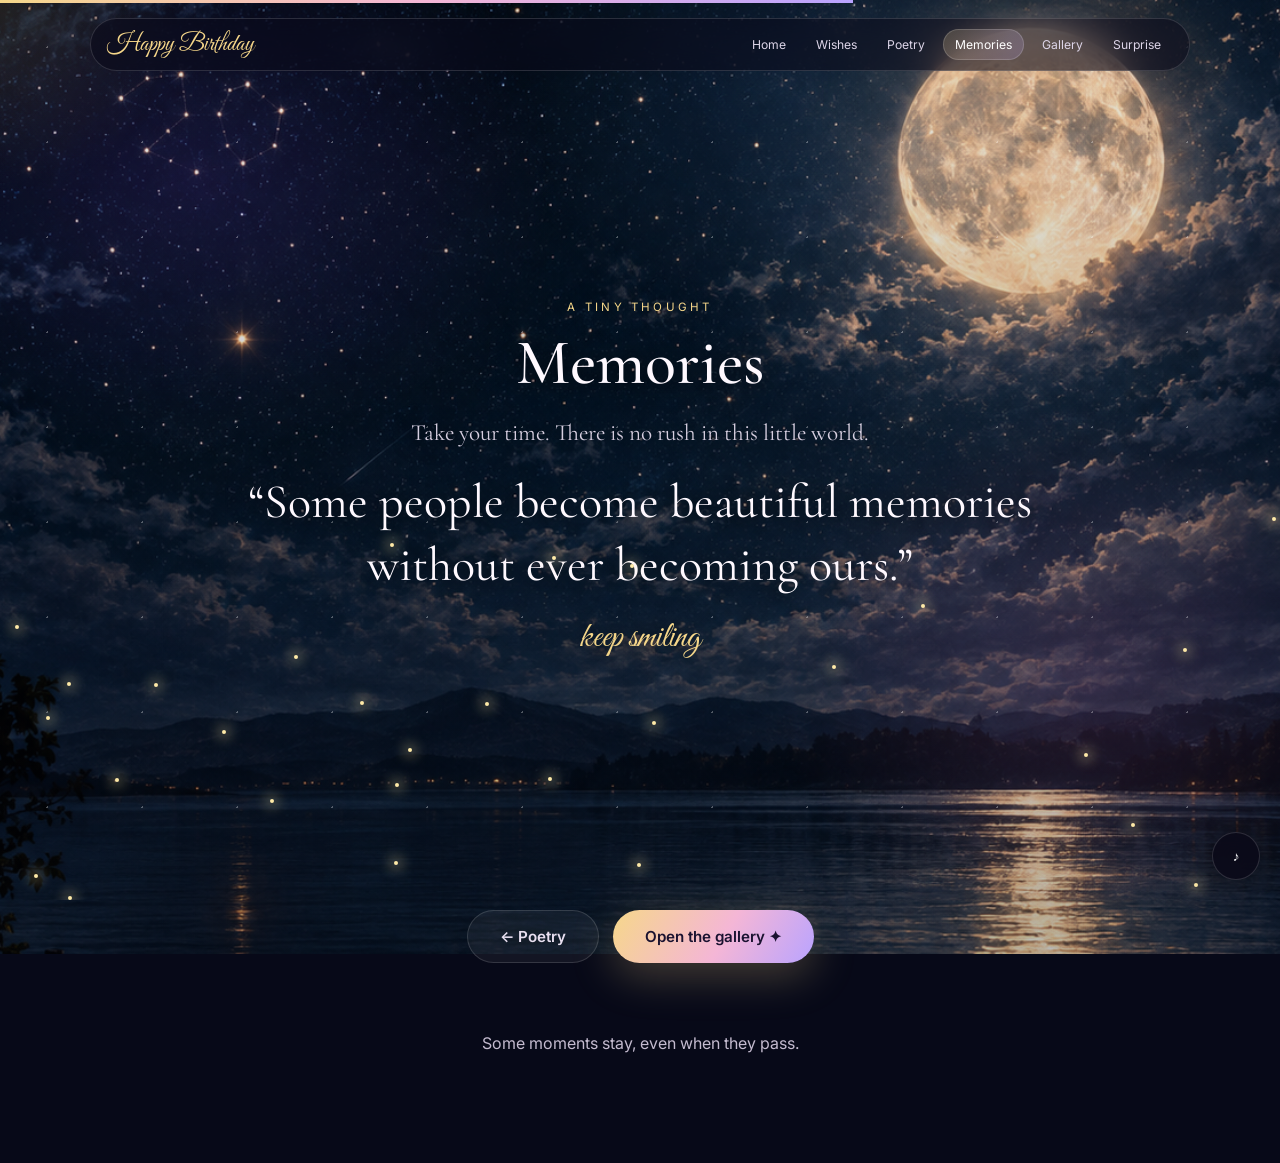
==== memories.html @ bfd5820c "Initial commit" ====
<!DOCTYPE html><html lang="en"><head><meta charset="utf-8"/><meta name="viewport" content="width=device-width,initial-scale=1.0,viewport-fit=cover"/><title>Memories</title><link rel="preconnect" href="https://fonts.googleapis.com"/><link rel="preconnect" href="https://fonts.gstatic.com" crossorigin/><link href="https://fonts.googleapis.com/css2?family=Cormorant+Garamond:wght@400;500;600;700&family=Great+Vibes&family=Inter:wght@300;400;500;600&display=swap" rel="stylesheet"/><link rel="stylesheet" href="style.css"/></head><body class="page-memories"><main id="app">

<section class="top"><div class="wrap center reveal"><div class="eyebrow">A tiny thought</div><h2>Memories</h2><p class="lead">Take your time. There is no rush in this little world.</p></div>
<div class="wrap center reveal"><div class="quote">“Some people become beautiful memories without ever becoming ours.”</div></div>
<div class="wrap center reveal"><div class="signature">keep smiling</div></div></section>
<footer>Some moments stay, even when they pass.</footer>
</main><script src="script.js"></script></body></html>
---- style.css ----
:root {
  --gold: #f6d78a;
  --rose: #f4b6d6;
  --lav: #b9a3ff;
  --text: #fff9ff;
  --muted: #d7cfe0;
  --line: rgba(255, 255, 255, 0.14);
}
* {
  box-sizing: border-box;
}
html {
  scroll-behavior: smooth;
}
body {
  margin: 0;
  background: #070918;
  color: var(--text);
  font-family: Inter, sans-serif;
  overflow-x: hidden;
  min-height: 100vh;
}
body:before {
  content: "";
  position: fixed;
  inset: 0;
  z-index: -1;
  pointer-events: none;
  opacity: 0.3;
  background-image: radial-gradient(#fff 1px, transparent 1px);
  background-size: 95px 95px;
  animation: stars 40s linear infinite;
}
@keyframes stars {
  to {
    background-position: 95px 95px;
  }
}
a {
  text-decoration: none;
  color: inherit;
}
#bg {
  position: fixed;
  inset: -6%;
  z-index: -3;
  pointer-events: none;
  background: radial-gradient(circle at 50% 15%, #2b1e54, #0b0a20 45%, #050611);
  background-size: cover;
  background-position: center;
  transition: opacity 1s;
}
.aurora {
  position: fixed;
  inset: 0;
  z-index: -2;
  pointer-events: none;
  background: radial-gradient(
      40vmax 30vmax at 15% 20%,
      #6a3fd055,
      transparent 70%
    ),
    radial-gradient(35vmax 30vmax at 85% 75%, #d9509a44, transparent 70%),
    radial-gradient(30vmax 25vmax at 60% 8%, #3f7fd033, transparent 70%);
  animation: drift 22s ease-in-out infinite alternate;
}
@keyframes drift {
  to {
    transform: translate3d(-3%, 2%, 0) scale(1.08);
  }
}
body.page-poetry #bg {
  background-image: linear-gradient(
      rgba(4, 7, 18, 0.3),
      rgba(4, 7, 18, 0.55) 55%,
      rgba(4, 7, 18, 0.92)
    ),
    url(poetry-bg.png);
  background-position: center 20%;
  animation: kb 30s ease-in-out infinite alternate;
}
body.page-gallery #bg {
  background-image: linear-gradient(rgba(7, 9, 24, 0.55), rgba(7, 9, 24, 0.75)),
    url(gallery-bg.png);
  filter: blur(26px) saturate(1.1);
}
body.page-poetry .aurora,
body.page-gallery .aurora {
  opacity: 0.4;
}
@keyframes kb {
  to {
    transform: scale(1.07) translate(-1%, 1%);
  }
}
.glow {
  position: fixed;
  left: 0;
  top: 0;
  width: 420px;
  height: 420px;
  margin: -210px 0 0 -210px;
  z-index: -1;
  pointer-events: none;
  background: radial-gradient(circle, #f6d78a1f, transparent 65%);
  transition: transform 0.25s ease-out;
}
.progress {
  position: fixed;
  top: 0;
  left: 0;
  right: 0;
  height: 3px;
  z-index: 60;
}
.progress i {
  display: block;
  height: 100%;
  width: 0;
  background: linear-gradient(90deg, var(--gold), var(--rose), var(--lav));
  transition: width 0.9s ease;
}
.nav {
  position: fixed;
  top: 18px;
  left: 50%;
  transform: translateX(-50%);
  z-index: 20;
  width: min(94%, 1100px);
  display: flex;
  justify-content: space-between;
  align-items: center;
  padding: 10px 16px;
  border: 1px solid var(--line);
  background: #0a0a1a8c;
  backdrop-filter: blur(16px);
  -webkit-backdrop-filter: blur(16px);
  border-radius: 999px;
}
.brand {
  font-family: "Great Vibes";
  font-size: 1.5rem;
  color: var(--gold);
}
.links {
  display: flex;
  gap: 6px;
}
.links a {
  font-size: 0.76rem;
  padding: 8px 12px;
  border-radius: 20px;
  color: #ddd5e8;
  transition: 0.3s;
}
.links a:hover {
  background: #ffffff14;
  color: #fff;
}
.links a.active {
  background: linear-gradient(120deg, #f6d78a33, #b9a3ff33);
  color: #fff;
  box-shadow: inset 0 0 0 1px #ffffff2a;
}
.step {
  display: none;
  font-size: 0.78rem;
  color: var(--muted);
  letter-spacing: 0.1em;
}
.eyebrow {
  letter-spacing: 0.28em;
  text-transform: uppercase;
  font-size: 0.72rem;
  color: var(--gold);
  margin-bottom: 14px;
}
h1 {
  font-family: "Great Vibes";
  font-size: clamp(4rem, 11vw, 8rem);
  font-weight: 400;
  line-height: 0.95;
  margin: 0 0 18px;
  background: linear-gradient(180deg, #fff 30%, #f6d78a 80%, #f4b6d6);
  -webkit-background-clip: text;
  background-clip: text;
  color: transparent;
  filter: drop-shadow(0 10px 40px #000a);
  padding-bottom: 0.1em;
}
h2 {
  font-family: "Cormorant Garamond";
  font-size: clamp(2.4rem, 5vw, 4.4rem);
  font-weight: 500;
  margin: 0 0 18px;
  line-height: 1.1;
}
.lead {
  max-width: 650px;
  margin: auto;
  color: var(--muted);
  font-family: "Cormorant Garamond";
  font-size: 1.45rem;
  line-height: 1.5;
}
.panel {
  max-width: 740px;
  padding: 36px 34px;
  border-radius: 28px;
  background: #ffffff0d;
  border: 1px solid var(--line);
  backdrop-filter: blur(14px);
  -webkit-backdrop-filter: blur(14px);
  box-shadow: 0 30px 80px #0006;
  font-size: 1.32rem;
  color: #efe7f5;
}
.btn,
.nx,
.bk,
.reveal-btn,
.open-btn {
  cursor: pointer;
  font: inherit;
}
.btn {
  display: inline-flex;
  margin-top: 28px;
  padding: 14px 24px;
  border: 1px solid #ffffff33;
  border-radius: 999px;
  background: #ffffff12;
  backdrop-filter: blur(8px);
  color: #fff;
  transition: 0.35s;
}
.btn:hover {
  background: #ffffff22;
  transform: translateY(-2px);
  box-shadow: 0 10px 40px #f6d78a2e;
}
section {
  padding: 100px 7%;
  position: relative;
}
section.top {
  padding-top: 160px;
}
.wrap {
  max-width: 1100px;
  margin: auto;
}
.center {
  text-align: center;
}
.hero {
  min-height: 100vh;
  display: grid;
  place-items: center;
  text-align: center;
  padding: 110px 22px 70px;
  position: relative;
}
.moon {
  position: absolute;
  width: 220px;
  height: 220px;
  border-radius: 50%;
  right: 10%;
  top: 16%;
  background: radial-gradient(circle at 35% 30%, #fff, #f8ebc7 48%, #cbb6ce);
  box-shadow: 0 0 70px #ffe8c266, 0 0 170px #d4a8e22c;
  animation: float 9s ease-in-out infinite;
}
@keyframes float {
  50% {
    transform: translateY(-16px);
  }
}
.star {
  position: absolute;
  left: 13%;
  top: 28%;
  width: 7px;
  height: 7px;
  border-radius: 50%;
  background: #fff4b5;
  box-shadow: 0 0 18px 5px #fff1aa;
  animation: twinkle 2.8s infinite;
}
@keyframes twinkle {
  50% {
    opacity: 0.35;
    transform: scale(0.65);
  }
}
.quote {
  font-family: "Cormorant Garamond";
  font-size: clamp(1.8rem, 4vw, 3rem);
  line-height: 1.3;
  text-align: center;
  max-width: 850px;
  margin: 20px auto;
}
.glass-q {
  font-size: clamp(1.4rem, 3vw, 2.1rem);
  padding: 34px 30px;
  border-radius: 28px;
  background: #05071a80;
  border: 1px solid var(--line);
  backdrop-filter: blur(10px);
  -webkit-backdrop-filter: blur(10px);
  margin: 26px auto;
}
.fairy-title span {
  display: inline-block;
  animation: float 4s ease-in-out infinite;
}
.signature {
  font-family: "Great Vibes";
  font-size: 2.2rem;
  color: var(--gold);
}
.cards {
  display: grid;
  grid-template-columns: repeat(auto-fit, minmax(250px, 1fr));
  gap: 20px;
  margin-top: 40px;
}
.card {
  padding: 30px;
  border: 1px solid var(--line);
  background: linear-gradient(150deg, #ffffff14, #ffffff05);
  border-radius: 24px;
  backdrop-filter: blur(12px);
  min-height: 190px;
  transition: transform 0.5s, box-shadow 0.5s, border-color 0.5s;
}
.card:hover {
  transform: translateY(-6px) !important;
  border-color: #f6d78a66;
  box-shadow: 0 24px 60px #0006, 0 0 40px #f6d78a1a;
}
.card p {
  color: var(--muted);
  line-height: 1.75;
}
.card h3 {
  font-family: "Cormorant Garamond";
  font-size: 1.7rem;
  margin-top: 0;
  color: #fff2cf;
}
.frame {
  margin: 44px auto;
  max-width: 520px;
  border-radius: 28px;
  overflow: hidden;
  border: 1px solid #ffffff33;
  box-shadow: 0 40px 100px #000a, 0 0 80px #f6d78a1f;
  position: relative;
  background: #111;
}
.frame.wide {
  max-width: 760px;
}
.frame img {
  display: block;
  width: 100%;
  height: auto;
}
.frame:after {
  content: "";
  position: absolute;
  inset: 0;
  background: linear-gradient(
    115deg,
    transparent 40%,
    #ffffff1c 50%,
    transparent 60%
  );
  transform: translateX(-100%);
  animation: shine 7s 1.5s infinite;
  pointer-events: none;
}
@keyframes shine {
  40%,
  100% {
    transform: translateX(100%);
  }
}
.frame figcaption {
  position: absolute;
  right: 18px;
  top: 14px;
  font-size: 0.7rem;
  letter-spacing: 0.2em;
  color: #fff9;
  text-shadow: 0 1px 8px #000;
}
footer {
  text-align: center;
  padding: 70px 20px 110px;
  color: #c4bbcf;
}
.footer-heart {
  font-size: 2rem;
  color: #f2b9d8;
}
.reveal {
  opacity: 0;
  transform: translateY(22px);
  transition: opacity 1s, transform 1s;
}
.reveal.show {
  opacity: 1;
  transform: none;
}
.cards .card:nth-child(3n + 2) {
  transition-delay: 0.12s;
}
.cards .card:nth-child(3n) {
  transition-delay: 0.24s;
}
#app {
  opacity: 0;
}
#app.in {
  animation: pageIn 0.9s ease both;
}
body.leaving #app {
  opacity: 0;
  transform: translateY(-12px) scale(0.99);
  transition: 0.45s;
}
@keyframes pageIn {
  from {
    opacity: 0;
    transform: translateY(14px);
  }
  to {
    opacity: 1;
    transform: none;
  }
}
#fireflies {
  position: fixed;
  inset: 0;
  pointer-events: none;
  z-index: 2;
  overflow: hidden;
}
.firefly {
  position: absolute;
  width: 4px;
  height: 4px;
  border-radius: 50%;
  background: #ffeaa8;
  box-shadow: 0 0 13px 4px #ffeaa866;
  animation: fly 8s ease-in-out infinite;
}
@keyframes fly {
  0% {
    transform: translate(0, 0);
    opacity: 0;
  }
  15% {
    opacity: 0.9;
  }
  50% {
    transform: translate(35px, -65px);
    opacity: 0.45;
  }
  80% {
    opacity: 0.85;
  }
  100% {
    transform: translate(-25px, -130px);
    opacity: 0;
  }
}
.intro-screen {
  position: fixed;
  inset: 0;
  z-index: 100;
  display: grid;
  place-items: center;
  text-align: center;
  background: radial-gradient(circle at 50% 30%, #2b2056, #0b0920 46%, #03040b);
  transition: opacity 1s, visibility 1s;
}
.intro-screen.hidden {
  opacity: 0;
  visibility: hidden;
  pointer-events: none;
}
.intro-inner {
  padding: 30px;
  position: relative;
  z-index: 2;
}
.intro-kicker {
  font-size: 0.7rem;
  letter-spacing: 0.35em;
  text-transform: uppercase;
  color: var(--gold);
  margin-bottom: 18px;
}
.intro-title {
  font-family: "Great Vibes";
  font-weight: 400;
  font-size: clamp(4rem, 12vw, 8rem);
  line-height: 0.9;
  margin: 0 0 20px;
  background: linear-gradient(180deg, #fff 30%, #f6d78a);
  -webkit-background-clip: text;
  background-clip: text;
  color: transparent;
  padding-bottom: 0.1em;
}
.intro-sub {
  font-family: "Cormorant Garamond";
  font-size: 1.35rem;
  color: #d9d0e2;
  max-width: 540px;
  margin: auto;
}
.open-btn {
  margin-top: 34px;
  border: 1px solid #fff3;
  background: #ffffff0d;
  color: #fff;
  border-radius: 999px;
  padding: 16px 28px;
  font-size: 0.9rem;
  letter-spacing: 0.08em;
  backdrop-filter: blur(12px);
  box-shadow: 0 0 45px #d6a9e41c;
  transition: 0.35s;
  animation: breathe 3s infinite;
}
.open-btn:hover {
  transform: translateY(-3px);
  background: #ffffff18;
}
@keyframes breathe {
  50% {
    box-shadow: 0 0 0 10px #ffffff00, 0 0 60px #f6d78a44;
  }
}
.intro-moon {
  position: absolute;
  width: 170px;
  height: 170px;
  border-radius: 50%;
  top: 11%;
  right: 10%;
  background: radial-gradient(circle at 35% 30%, #fff, #f4e5c6 50%, #c5b3cb);
  box-shadow: 0 0 75px #fff1b94d;
  animation: float 9s infinite;
}
.intro-star {
  position: absolute;
  left: 12%;
  top: 28%;
  width: 6px;
  height: 6px;
  border-radius: 50%;
  background: #fff2a9;
  box-shadow: 0 0 20px 5px #ffe99a;
  animation: twinkle 2.5s infinite;
}
.music-control {
  position: fixed;
  right: 20px;
  bottom: 20px;
  z-index: 30;
  width: 48px;
  height: 48px;
  border: 1px solid #ffffff25;
  background: #090817cc;
  color: #fff;
  border-radius: 50%;
  cursor: pointer;
  backdrop-filter: blur(10px);
  box-shadow: 0 8px 30px #0006;
}
.music-control.playing {
  animation: pulseMusic 1.5s infinite;
}
@keyframes pulseMusic {
  50% {
    box-shadow: 0 0 0 8px #fff0, 0 0 30px #f6d78a44;
  }
}
.typewriter {
  min-height: 3.8em;
}
.cursor {
  display: inline-block;
  width: 2px;
  height: 1em;
  background: var(--gold);
  vertical-align: -0.12em;
  margin-left: 4px;
  animation: blink 1s steps(1) infinite;
}
@keyframes blink {
  50% {
    opacity: 0;
  }
}
.surprise {
  min-height: 100vh;
  display: grid;
  place-items: center;
  text-align: center;
}
.reveal-btn {
  border: 1px solid #f6d78a66;
  border-radius: 999px;
  background: linear-gradient(120deg, #f6d78a26, #b9a3ff26);
  color: #fff;
  padding: 16px 28px;
  margin-top: 22px;
  transition: 0.35s;
  animation: breathe 3s infinite;
}
.reveal-btn:hover {
  transform: translateY(-3px);
}
.hidden-message {
  max-width: 720px;
  margin: 28px auto 0;
  display: none;
  padding: 34px 30px;
  border-radius: 28px;
  border: 1px solid var(--line);
  background: #05071a99;
  backdrop-filter: blur(14px);
}
.hidden-message.show {
  display: block;
  animation: messageIn 1.2s ease both;
}
@keyframes messageIn {
  from {
    opacity: 0;
    transform: translateY(20px) scale(0.98);
  }
  to {
    opacity: 1;
    transform: none;
  }
}
.confetti {
  position: fixed;
  top: -20px;
  width: 6px;
  height: 12px;
  z-index: 99;
  pointer-events: none;
  animation: fall 3.5s linear forwards;
}
@keyframes fall {
  to {
    transform: translateY(110vh) rotate(720deg);
    opacity: 0;
  }
}
.fade-line {
  display: inline-block;
  opacity: 0;
  transform: translateY(10px);
  animation: slowReveal 1.2s ease-out forwards;
  animation-delay: var(--delay, 0s);
}
@keyframes slowReveal {
  to {
    opacity: 1;
    transform: none;
  }
}
.pager {
  display: flex;
  gap: 14px;
  justify-content: center;
  flex-wrap: wrap;
  padding: 10px 7% 0;
}
.nx,
.bk {
  display: inline-flex;
  align-items: center;
  gap: 10px;
  padding: 16px 32px;
  border-radius: 999px;
  font-weight: 600;
  font-size: 0.95rem;
  transition: 0.35s;
}
.nx {
  position: relative;
  overflow: hidden;
  color: #1a1230;
  background: linear-gradient(120deg, #f6d78a, #f4b6d6 55%, #b9a3ff);
  box-shadow: 0 12px 44px #f6d78a44;
}
.nx:after {
  content: "";
  position: absolute;
  inset: 0;
  background: linear-gradient(
    110deg,
    transparent 35%,
    #fff8 50%,
    transparent 65%
  );
  transform: translateX(-120%);
  animation: shine 4s 1s infinite;
}
.nx:hover {
  transform: translateY(-3px) scale(1.03);
  box-shadow: 0 18px 60px #f6d78a66;
}
.bk {
  color: #e8dff0;
  border: 1px solid var(--line);
  background: #ffffff0d;
  backdrop-filter: blur(10px);
}
.bk:hover {
  background: #ffffff1c;
}
.fab {
  position: fixed;
  left: 50%;
  bottom: 22px;
  z-index: 25;
  transform: translateX(-50%);
  opacity: 0;
  pointer-events: none;
  padding: 12px 24px;
  font-size: 0.85rem;
  animation: fabIn 0.8s 6s forwards;
  transition: 0.5s;
}
body.at-end .fab {
  opacity: 0 !important;
  pointer-events: none;
}
@keyframes fabIn {
  to {
    opacity: 1;
    pointer-events: auto;
  }
}
a:focus-visible,
button:focus-visible {
  outline: 2px solid var(--gold);
  outline-offset: 3px;
}
@media (max-width: 700px) {
  .links {
    display: none;
  }
  .step {
    display: block;
  }
  .moon {
    width: 135px;
    height: 135px;
    right: 4%;
    top: 12%;
  }
  .star {
    left: 8%;
    top: 25%;
  }
  .intro-moon {
    width: 105px;
    height: 105px;
    right: 5%;
    top: 13%;
  }
  .nav {
    top: 10px;
  }
  .hero {
    padding-top: 100px;
  }
  section {
    padding: 80px 6%;
  }
  section.top {
    padding-top: 130px;
  }
  .panel {
    padding: 26px 20px;
    font-size: 1.2rem;
  }
  .music-control {
    right: 14px;
    bottom: 14px;
  }
  .fab {
    bottom: 16px;
  }
}
@media (prefers-reduced-motion: reduce) {
  * {
    animation-duration: 0.01s !important;
    animation-iteration-count: 1 !important;
    transition-duration: 0.01s !important;
  }
  .reveal,
  .fade-line {
    opacity: 1;
    transform: none;
  }
}
/* slow word-by-word text reveal */
.words .w {
  display: inline-block;
  opacity: 0;
  filter: blur(8px);
  transform: translateY(10px);
}
.words.show .w {
  animation: wIn 1.4s cubic-bezier(0.2, 0.7, 0.2, 1) var(--d, 0s) both;
}
@keyframes wIn {
  to {
    opacity: 1;
    filter: blur(0);
    transform: none;
  }
}
.fade-line {
  animation-duration: 2s;
}
@keyframes slowReveal {
  from {
    opacity: 0;
    filter: blur(8px);
    transform: translateY(10px);
  }
  to {
    opacity: 1;
    filter: blur(0);
    transform: none;
  }
}
.glass-q.late {
  opacity: 0;
  animation: slowReveal 2s 11s ease-out forwards;
}
.hero h1,
.intro-title {
  animation: titleIn 2.4s 0.3s both;
}
@keyframes titleIn {
  from {
    opacity: 0;
    transform: translateY(16px);
    letter-spacing: 0.06em;
  }
  to {
    opacity: 1;
    transform: none;
    letter-spacing: normal;
  }
}
/* blended image backgrounds */
body.page-poetry #bg {
  background-image: linear-gradient(
      rgba(4, 7, 18, 0.12),
      rgba(4, 7, 18, 0.4) 60%,
      rgba(4, 7, 18, 0.8)
    ),
    url(poetry-bg.png);
  background-position: center 22%;
  filter: none;
}
body.page-memories #bg {
  background-image: linear-gradient(rgba(4, 7, 18, 0.08), rgba(4, 7, 18, 0.28)),
    url(poetry-bg.png);
  background-position: center 12%;
  animation: kb 34s ease-in-out infinite alternate;
}
body.page-gallery #bg {
    background-image: url(gallery-bg.png);
    background-position: center 28%;
    background-size: cover;
    background-repeat: no-repeat;
    filter: saturate(1.1) brightness(1.02); /* Crisp & vibrant without blur */
    animation: kb 34s ease-in-out infinite alternate;
  }

body.page-poetry .aurora,
body.page-memories .aurora,
body.page-gallery .aurora {
  mix-blend-mode: screen;
  opacity: 0.55;
}
body.page-poetry section,
body.page-memories section,
body.page-gallery section {
  text-shadow: 0 2px 24px #000c;
}
.glass-q {
  background: #05071a59;
  backdrop-filter: blur(5px);
  -webkit-backdrop-filter: blur(5px);
}
.panel {
  background: #070918a6;
  backdrop-filter: blur(6px);
  -webkit-backdrop-filter: blur(6px);
}
.page-memories section.top {
  min-height: 100vh;
  display: grid;
  align-content: center;
}
@media (prefers-reduced-motion: reduce) {
  .words .w {
    opacity: 1;
    filter: none;
    transform: none;
  }
  .glass-q.late {
    opacity: 1;
  }
}
body.page-gallery #bg {
    /* Removed dark linear-gradient overlay to show original clear image */
    background-image: 
      radial-gradient(2px 2px at 20px 30px, rgba(255, 223, 138, 0.9), rgba(0,0,0,0)),
      radial-gradient(2px 2px at 40px 70px, rgba(255, 255, 255, 0.8), rgba(0,0,0,0)),
      radial-gradient(1.5px 1.5px at 90px 40px, rgba(255, 215, 0, 0.9), rgba(0,0,0,0)),
      radial-gradient(2px 2px at 160px 120px, rgba(255, 255, 255, 0.9), rgba(0,0,0,0)),
      url(gallery-bg.png);
    
    background-repeat: repeat, repeat, repeat, repeat, no-repeat;
    background-size: 200px 200px, 260px 260px, 180px 180px, 300px 300px, cover;
    background-position: center 28%;
    
    /* Filter updated: removed blur(1px) so the image stays sharp */
    filter: saturate(1.08);
    
    /* Animation handles both the Ken Burns zoom and moving glowing particles */
    animation: kb 34s ease-in-out infinite alternate, floatingParticles 18s linear infinite;
  }
  
  /* Keyframes for smooth glowing particle movement */
  @keyframes floatingParticles {
    0% {
      background-position: 0px 0px, 0px 0px, 0px 0px, 0px 0px, center 28%;
    }
    100% {
      background-position: 200px -400px, -260px -300px, 180px -350px, -300px -500px, center 28%;
    }
  }
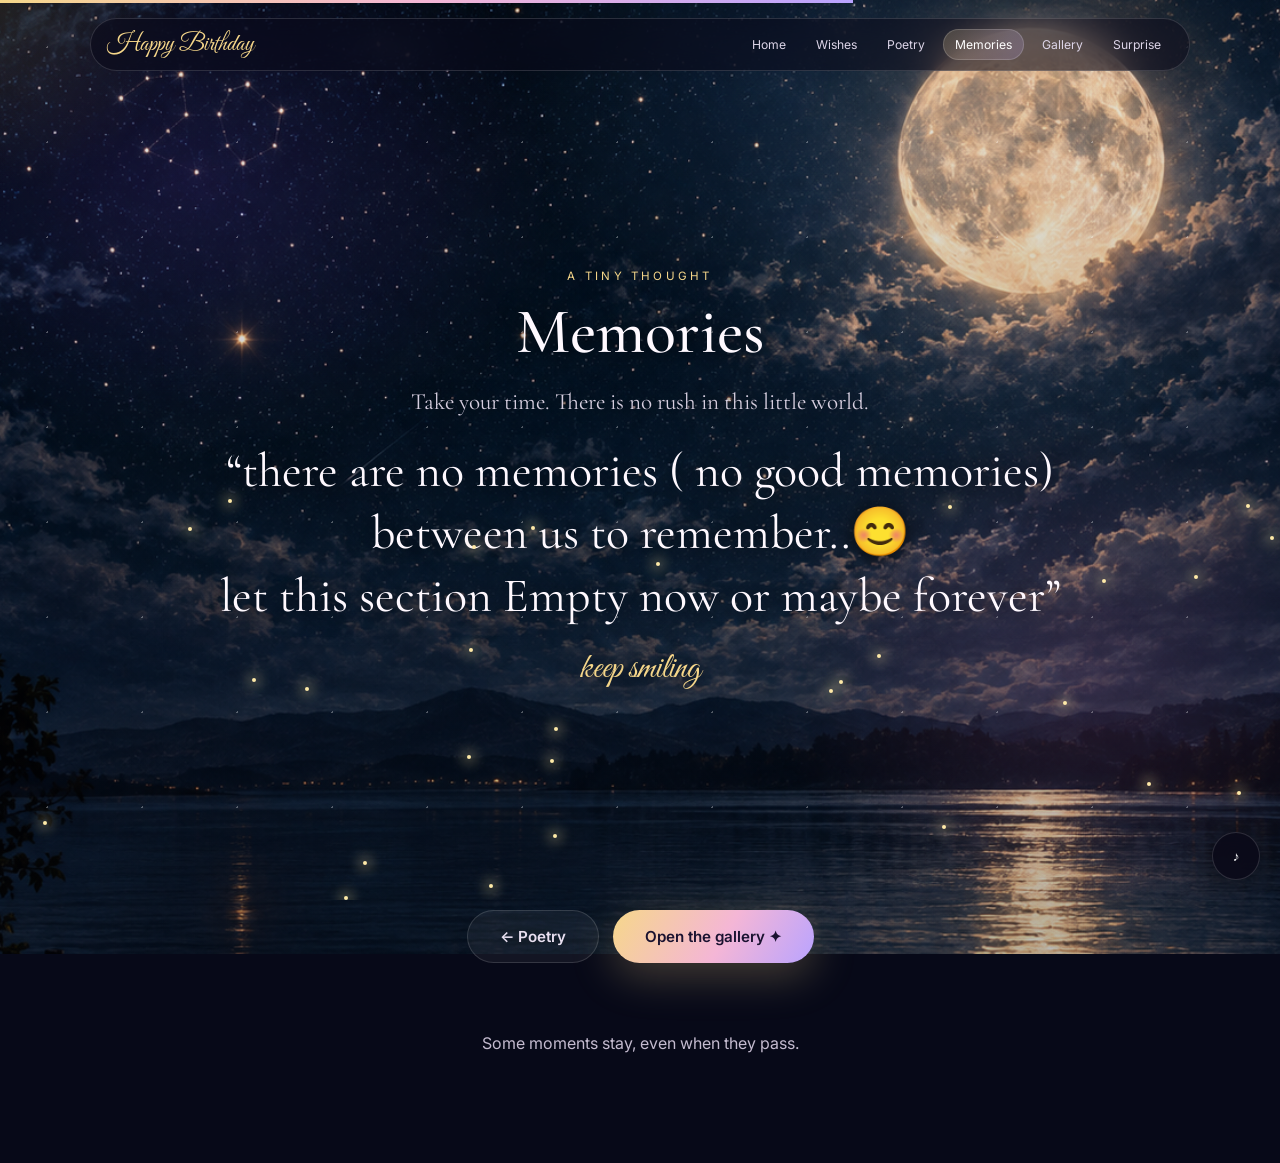
==== commit 8ab675b2: "Update website" ====
--- a/memories.html
+++ b/memories.html
@@ -1,7 +1,42 @@
-<!DOCTYPE html><html lang="en"><head><meta charset="utf-8"/><meta name="viewport" content="width=device-width,initial-scale=1.0,viewport-fit=cover"/><title>Memories</title><link rel="preconnect" href="https://fonts.googleapis.com"/><link rel="preconnect" href="https://fonts.gstatic.com" crossorigin/><link href="https://fonts.googleapis.com/css2?family=Cormorant+Garamond:wght@400;500;600;700&family=Great+Vibes&family=Inter:wght@300;400;500;600&display=swap" rel="stylesheet"/><link rel="stylesheet" href="style.css"/></head><body class="page-memories"><main id="app">
-
-<section class="top"><div class="wrap center reveal"><div class="eyebrow">A tiny thought</div><h2>Memories</h2><p class="lead">Take your time. There is no rush in this little world.</p></div>
-<div class="wrap center reveal"><div class="quote">“Some people become beautiful memories without ever becoming ours.”</div></div>
-<div class="wrap center reveal"><div class="signature">keep smiling</div></div></section>
-<footer>Some moments stay, even when they pass.</footer>
-</main><script src="script.js"></script></body></html>
+<!DOCTYPE html>
+<html lang="en">
+  <head>
+    <meta charset="utf-8" />
+    <meta
+      name="viewport"
+      content="width=device-width,initial-scale=1.0,viewport-fit=cover"
+    />
+    <title>Memories</title>
+    <link rel="preconnect" href="https://fonts.googleapis.com" />
+    <link rel="preconnect" href="https://fonts.gstatic.com" crossorigin />
+    <link
+      href="https://fonts.googleapis.com/css2?family=Cormorant+Garamond:wght@400;500;600;700&family=Great+Vibes&family=Inter:wght@300;400;500;600&display=swap"
+      rel="stylesheet"
+    />
+    <link rel="stylesheet" href="style.css" />
+  </head>
+  <body class="page-memories">
+    <main id="app">
+      <section class="top">
+        <div class="wrap center reveal">
+          <div class="eyebrow">A tiny thought</div>
+          <h2>Memories</h2>
+          <p class="lead">
+            Take your time. There is no rush in this little world.
+          </p>
+        </div>
+        <div class="wrap center reveal">
+          <div class="quote">
+            “there are no memories ( no good memories) between us to remember..😊<br/> 
+            let this section Empty now or maybe forever”
+          </div>
+        </div>
+        <div class="wrap center reveal">
+          <div class="signature">keep smiling</div>
+        </div>
+      </section>
+      <footer>Some moments stay, even when they pass.</footer>
+    </main>
+    <script src="script.js"></script>
+  </body>
+</html>
